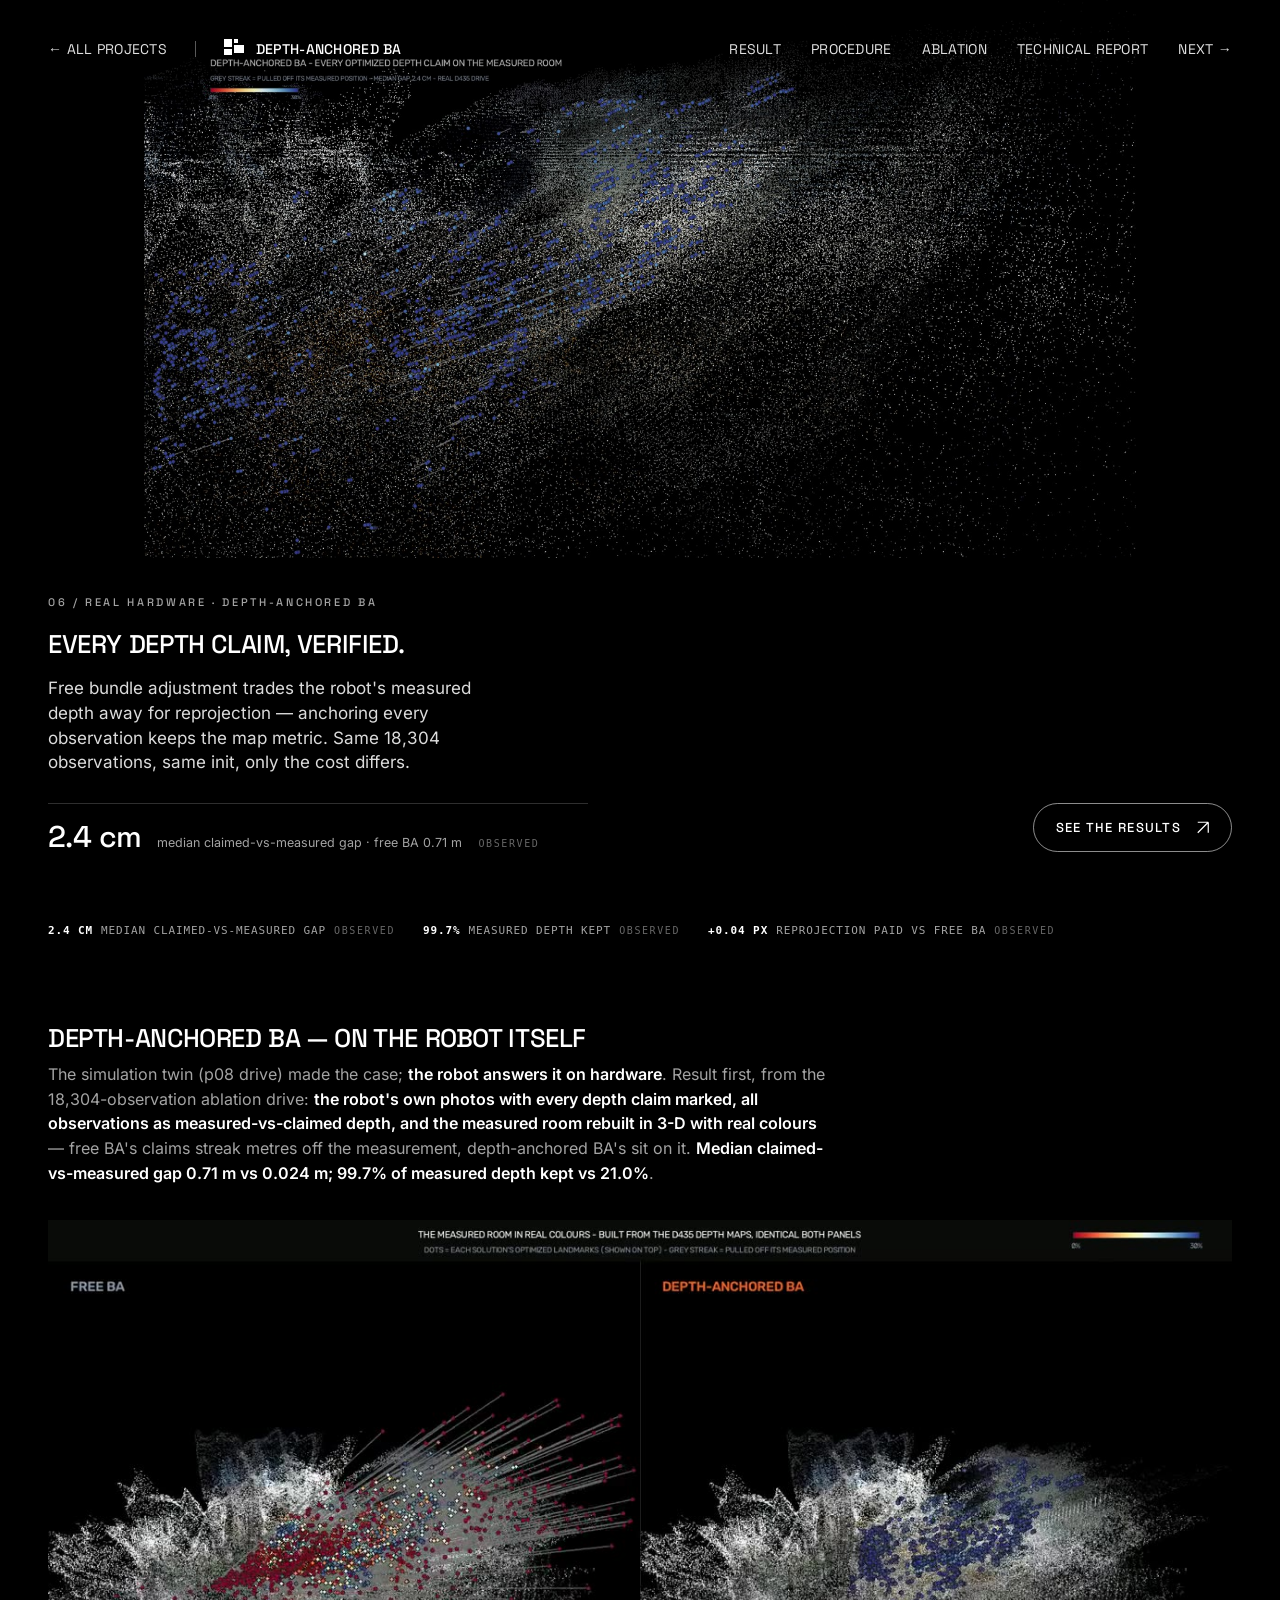
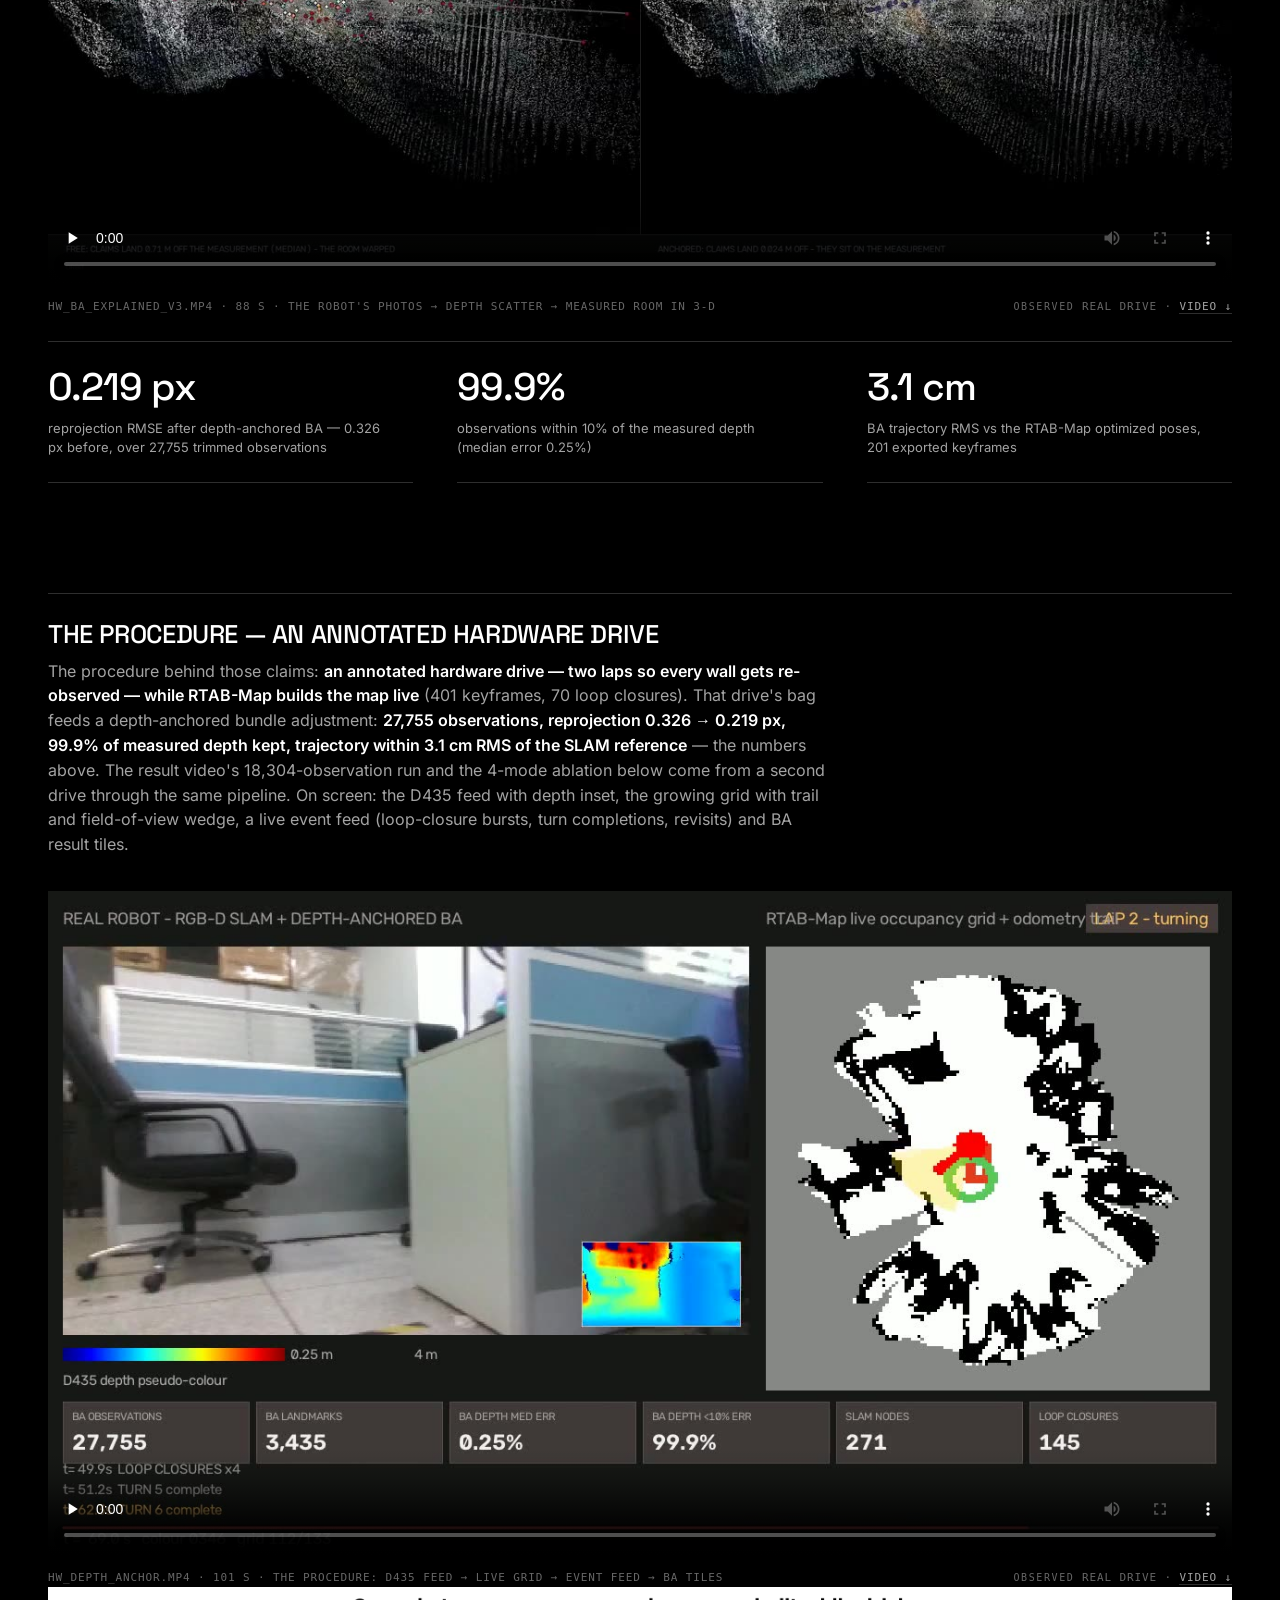
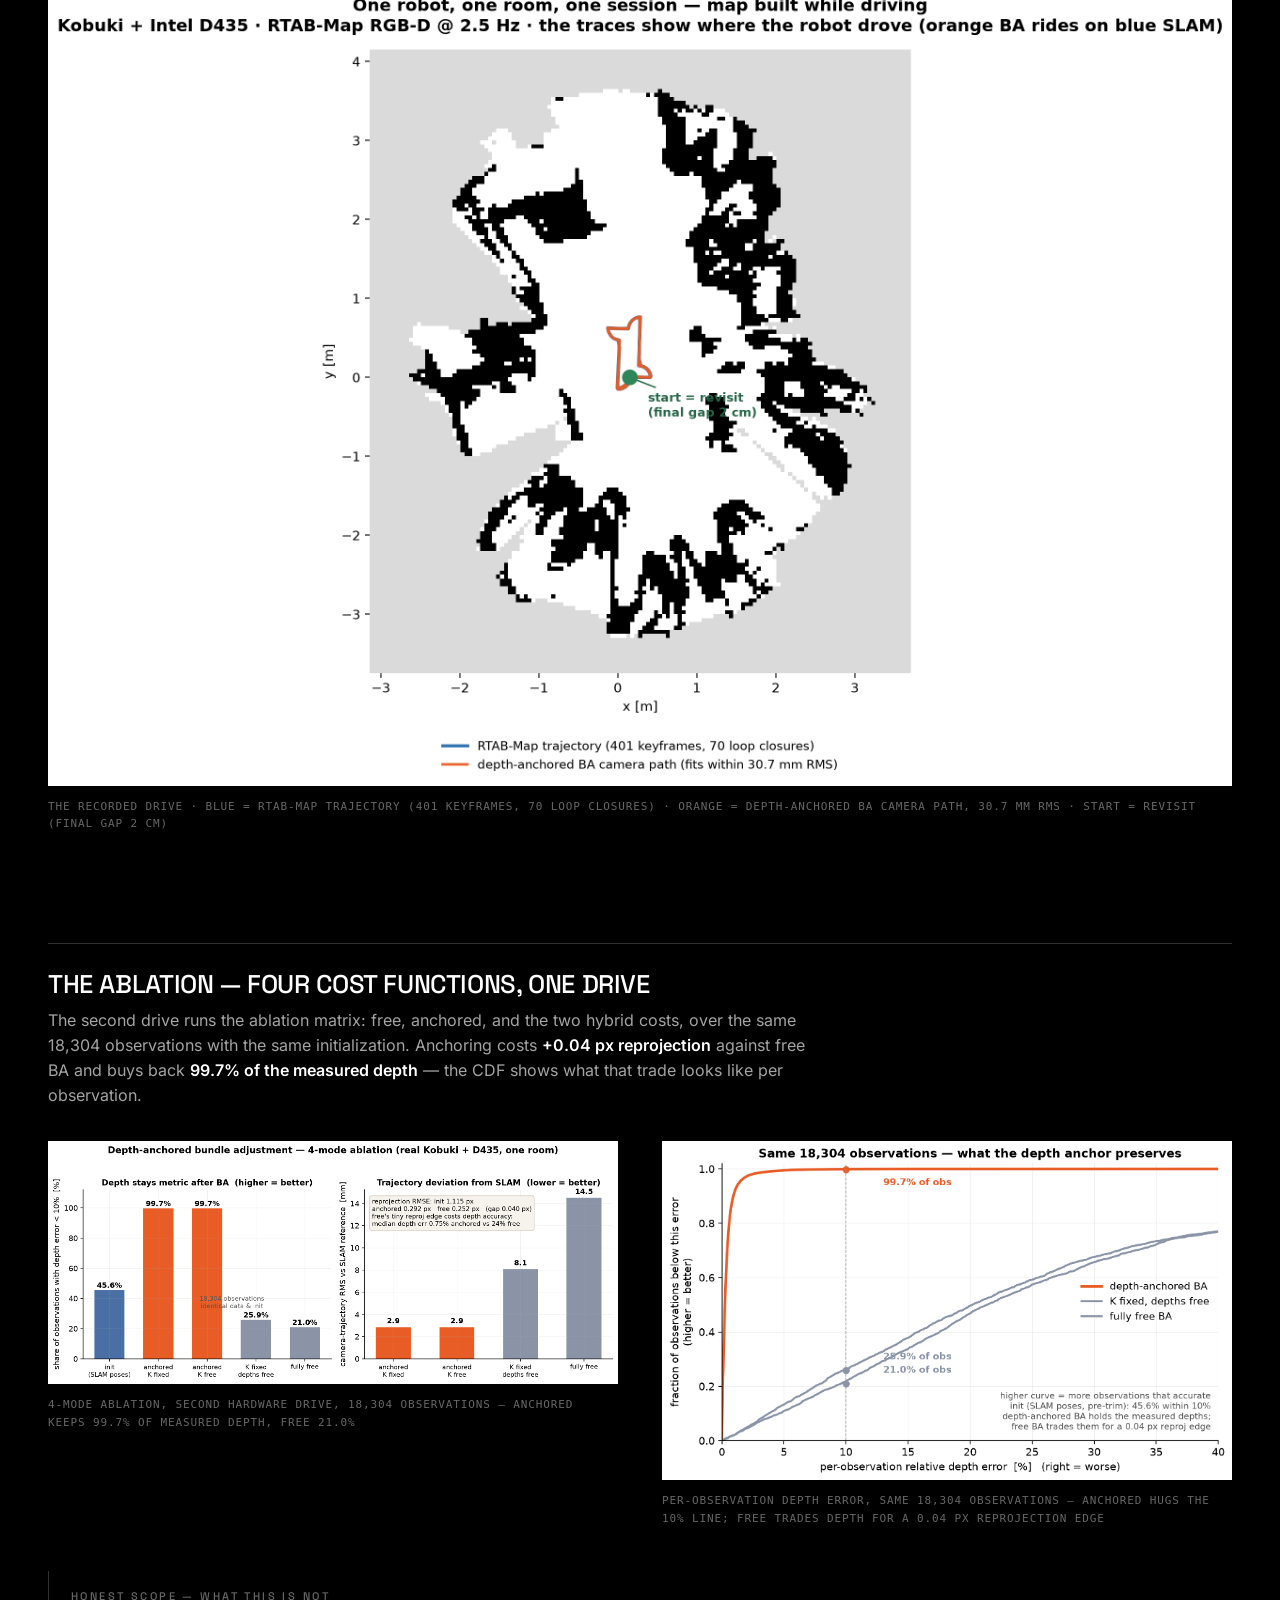
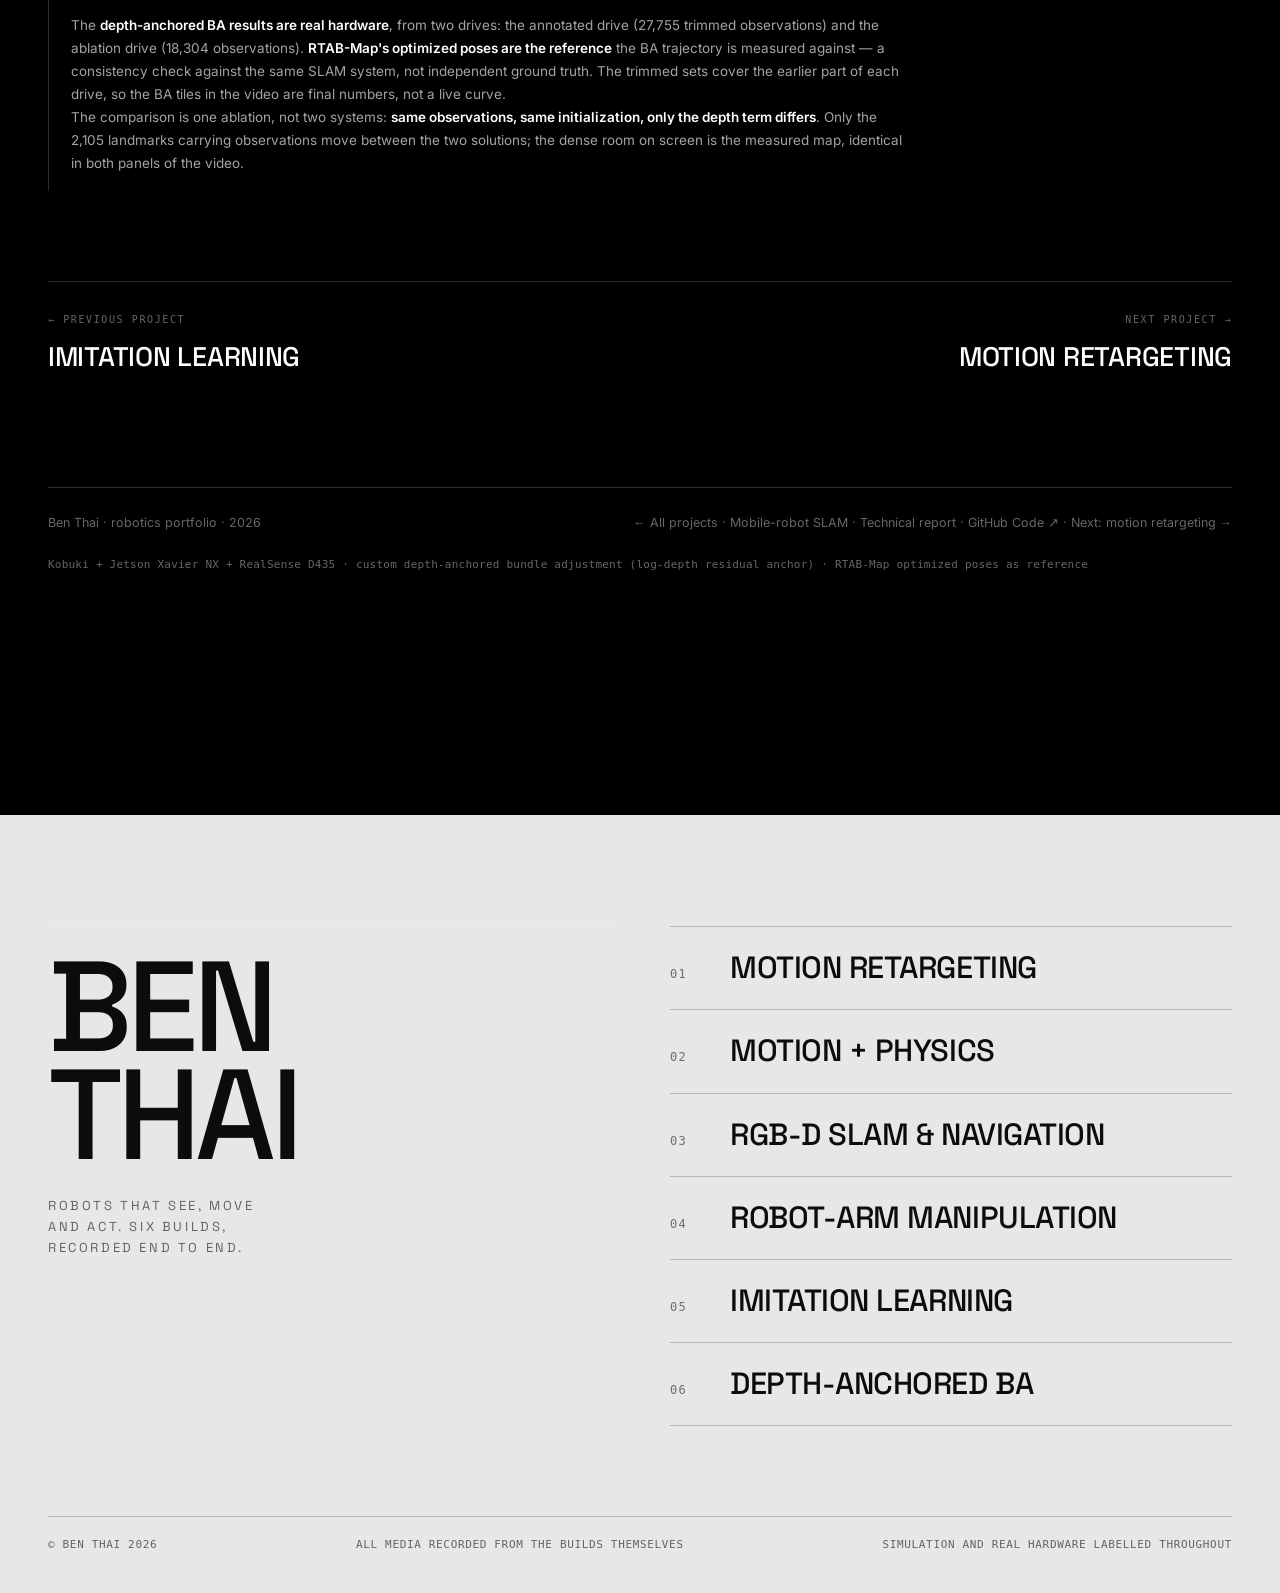
==== depth-anchor/index.html @ e9a957f0 "Split depth-anchored BA into its own page; lead the homepage with its clip; audit copy for the reade" ====
<!DOCTYPE html>
<html lang="en">
<head>
<meta charset="utf-8">
<meta name="viewport" content="width=device-width, initial-scale=1">
<title>Ben Thai — Depth-anchored Bundle Adjustment on a Real Robot</title>
<meta name="description" content="Depth-anchored bundle adjustment on real hardware: anchoring every observation with a log-depth term keeps 99.7% of the robot's measured depth — free BA trades it away for reprojection.">
<link rel="icon" href="data:image/svg+xml,%3Csvg xmlns='http://www.w3.org/2000/svg' viewBox='0 0 16 16'%3E%3Crect width='16' height='16' fill='%23000'/%3E%3Crect x='3' y='3' width='5' height='5' fill='%23fff'/%3E%3Crect x='9' y='9' width='4' height='4' fill='%23fff'/%3E%3C/svg%3E">
<link rel="stylesheet" href="../assets/site.css">
</head>
<body>

<nav class="nav" aria-label="Primary">
  <div class="nav__left">
    <a class="nav__back" href="../">← All projects</a>
    <span class="nav__sep"></span>
    <a class="nav__brand" href="../">
      <svg class="nav__mark" viewBox="0 0 20 20" aria-hidden="true"><rect x="0" y="0" width="8" height="8"/><rect x="10" y="0" width="4" height="4"/><rect x="10" y="6" width="10" height="8"/><rect x="0" y="10" width="8" height="6"/></svg>
      Depth-anchored BA
    </a>
  </div>
  <div class="nav__links">
    <a href="#result">Result</a>
    <a href="#procedure">Procedure</a>
    <a href="#ablation">Ablation</a>
    <a href="../reports/03-mobile-robot.html">Technical report</a>
    <a href="../motion-retargeting/">Next →</a>
  </div>
  <button class="nav__toggle" aria-label="Open menu" aria-expanded="false"><span></span></button>
</nav>
<div class="nav__menu" id="navmenu">
  <a href="../">← All projects</a>
  <a href="#result">Result</a>
  <a href="#procedure">Procedure</a>
  <a href="#ablation">Ablation</a>
  <a href="../reports/03-mobile-robot.html">Technical report</a>
  <a href="../motion-retargeting/">Next project →</a>
</div>

<section class="hero hero--stage">
  <div class="hero__media">
    <video muted loop playsinline autoplay preload="metadata" poster="../assets/poster/hero_ba.jpg">
      <source src="../assets/video/hero_ba.mp4" type="video/mp4">
    </video>
  </div>
  <div class="hero__scrim"></div>
  <div class="hero__content">
    <p class="hero__kicker">06 / Real hardware · depth-anchored BA</p>
    <h1 class="hero__title">Every depth claim, verified.</h1>
    <p class="hero__desc">Free bundle adjustment trades the robot's measured depth away for reprojection — anchoring every observation keeps the map metric. Same 18,304 observations, same init, only the cost differs.</p>
    <div class="hero__result">
      <span class="n">2.4 cm</span>
      <span class="l">median claimed-vs-measured gap · free BA 0.71 m</span>
      <span class="e">Observed</span>
    </div>
  </div>
  <a class="hero__cta" href="#result">See the results
    <svg viewBox="0 0 12 13" fill="none" aria-hidden="true"><path d="M0.75 11.75L11.25 1.25M11.25 1.25H0.75M11.25 1.25V11.75" stroke-width="1.2"/></svg>
  </a>
</section>

<div class="wrap">

<div class="legend">
  <span class="badge"><b>2.4 cm</b> median claimed-vs-measured gap <span class="ev">Observed</span></span>
  <span class="badge"><b>99.7%</b> measured depth kept <span class="ev">Observed</span></span>
  <span class="badge"><b>+0.04 px</b> reprojection paid vs free BA <span class="ev">Observed</span></span>
</div>

<h2 id="result" class="first">Depth-anchored BA — on the robot itself</h2>
<p class="lead">The simulation twin (<a href="../mobile-robot/#sfm">p08 drive</a>) made the case;
<strong>the robot answers it on hardware</strong>. Result first, from the 18,304-observation
ablation drive: <strong>the robot's own photos with every depth claim marked, all observations
as measured-vs-claimed depth, and the measured room rebuilt in 3-D with real colours</strong> —
free BA's claims streak metres off the measurement, depth-anchored BA's sit on it.
<strong>Median claimed-vs-measured gap 0.71 m vs 0.024 m; 99.7% of measured depth kept
vs 21.0%</strong>.</p>
<div class="video-card">
  <video controls preload="none" poster="../assets/poster/hw_ba_explained_v3.jpg">
    <source src="../assets/video/hw_ba_explained_v3.mp4" type="video/mp4">
  </video>
  <div class="cap"><span>hw_ba_explained_v3.mp4 · 88 s · the robot's photos → depth scatter → measured room in 3-D</span>
    <span><span class="ev">Observed</span> real drive · <a href="../assets/video/hw_ba_explained_v3.mp4" download>video ↓</a></span></div>
</div>
<div class="statgrid">
  <div class="statcard"><div class="big">0.219 px</div>
    <div class="lab">reprojection RMSE after depth-anchored BA — 0.326 px before, over 27,755 trimmed observations</div></div>
  <div class="statcard"><div class="big">99.9%</div>
    <div class="lab">observations within 10% of the measured depth (median error 0.25%)</div></div>
  <div class="statcard"><div class="big">3.1 cm</div>
    <div class="lab">BA trajectory RMS vs the RTAB-Map optimized poses, 201 exported keyframes</div></div>
</div>

<h2 id="procedure">The procedure — an annotated hardware drive</h2>
<p class="lead">The procedure behind those claims: <strong>an annotated hardware drive —
two laps so every wall gets re-observed — while RTAB-Map builds the map live</strong>
(401 keyframes, 70 loop closures). That drive's bag feeds a depth-anchored bundle
adjustment: <strong>27,755 observations, reprojection 0.326 → 0.219 px, 99.9% of
measured depth kept, trajectory within 3.1 cm RMS of the SLAM reference</strong> — the
numbers above. The result video's 18,304-observation run and the 4-mode ablation below
come from a second drive through the same pipeline. On screen: the D435 feed with depth
inset, the growing grid with trail and field-of-view wedge, a live event feed
(loop-closure bursts, turn completions, revisits) and BA result tiles.</p>
<div class="video-card">
  <video controls preload="none" poster="../assets/poster/hw_depth_anchor.jpg">
    <source src="../assets/video/hw_depth_anchor.mp4" type="video/mp4">
  </video>
  <div class="cap"><span>hw_depth_anchor.mp4 · 101 s · the procedure: D435 feed → live grid → event feed → BA tiles</span>
    <span><span class="ev">Observed</span> real drive · <a href="../assets/video/hw_depth_anchor.mp4" download>video ↓</a></span></div>
</div>
<figure class="map">
  <img src="../assets/fig/hw_ba_drive_map.png" alt="Occupancy grid with the RTAB-Map trajectory and the depth-anchored BA camera path">
  <figcaption>the recorded drive · blue = RTAB-Map trajectory (401 keyframes, 70 loop closures) · orange = depth-anchored BA camera path, 30.7 mm RMS · start = revisit (final gap 2 cm)</figcaption>
</figure>

<h2 id="ablation">The ablation — four cost functions, one drive</h2>
<p class="lead">The second drive runs the ablation matrix: free, anchored, and the two
hybrid costs, over the same 18,304 observations with the same initialization. Anchoring
costs <strong>+0.04 px reprojection</strong> against free BA and buys back
<strong>99.7% of the measured depth</strong> — the CDF shows what that trade looks like
per observation.</p>
<div class="grid2">
  <figure>
    <img src="../assets/fig/hw_ba_ablation.png" alt="4-mode depth-anchored BA ablation on real-robot data">
    <figcaption>4-mode ablation, second hardware drive, 18,304 observations — anchored keeps 99.7% of measured depth, free 21.0%</figcaption>
  </figure>
  <figure>
    <img src="../assets/fig/hw_ba_depth_cdf.png" alt="Per-observation depth error CDF, depth-anchored vs free BA">
    <figcaption>per-observation depth error, same 18,304 observations — anchored hugs the 10% line; free trades depth for a 0.04 px reprojection edge</figcaption>
  </figure>
</div>

<div class="scope">
  <h3>Honest scope — what this is NOT</h3>
  <p>The <strong>depth-anchored BA results are real hardware</strong>, from two drives:
  the annotated drive (27,755 trimmed observations) and the ablation drive (18,304
  observations). <strong>RTAB-Map's optimized poses are the reference</strong> the BA
  trajectory is measured against — a consistency check against the same SLAM system,
  not independent ground truth. The trimmed sets cover the earlier part of each drive,
  so the BA tiles in the video are final numbers, not a live curve.</p>
  <p>The comparison is one ablation, not two systems: <strong>same observations, same
  initialization, only the depth term differs</strong>. Only the 2,105 landmarks carrying
  observations move between the two solutions; the dense room on screen is the measured
  map, identical in both panels of the video.</p>
</div>

<div class="pager">
  <a href="../imitation-learning/"><small>← Previous project</small>Imitation learning</a>
  <a href="../motion-retargeting/"><small>Next project →</small>Motion retargeting</a>
</div>

<footer>
  <div class="cols">
    <div>Ben Thai · robotics portfolio · 2026</div>
    <div><a href="../">← All projects</a> · <a href="../mobile-robot/">Mobile-robot SLAM</a> · <a href="../reports/03-mobile-robot.html">Technical report</a> · <a href="https://github.com/BenThaii/mobile-robot-rgbd-slam">GitHub Code ↗</a> · <a href="../motion-retargeting/">Next: motion retargeting →</a></div>
  </div>
  <p class="fine">Kobuki + Jetson Xavier NX + RealSense D435 · custom depth-anchored bundle
  adjustment (log-depth residual anchor) · RTAB-Map optimized poses as reference</p>
</footer>

</div>

<footer class="index" id="index">
  <div class="index__inner">
    <div>
      <h2 class="index__word">Ben<br>Thai</h2>
      <p class="index__tag">Robots that see, move and act. Six builds, recorded end to end.</p>
    </div>
    <ol class="index__list">
      <li><a href="../motion-retargeting/"><span class="num">01</span> Motion retargeting</a></li>
      <li><a href="../motion-physics/"><span class="num">02</span> Motion + physics</a></li>
      <li><a href="../mobile-robot/"><span class="num">03</span> RGB-D SLAM &amp; navigation</a></li>
      <li><a href="../robot-arm/"><span class="num">04</span> Robot-arm manipulation</a></li>
      <li><a href="../imitation-learning/"><span class="num">05</span> Imitation learning</a></li>
      <li><a href="../depth-anchor/"><span class="num">06</span> Depth-anchored BA</a></li>
    </ol>
  </div>
  <div class="index__foot">
    <span>© Ben Thai 2026</span>
    <span>All media recorded from the builds themselves</span>
    <span>Simulation and real hardware labelled throughout</span>
  </div>
</footer>

<script src="../assets/site.js"></script>
</body>
</html>
---- assets/site.css ----
/* site.css — shared design system for the whole portfolio.
   Figure-inspired: near-black full-screen sections, full-bleed media, quiet
   uppercase navigation, bottom-left type, one restrained outline CTA, and a
   light numbered index footer. No cards, no decorative gradients (the only
   gradient is the readability scrim over video), no badges, no heavy borders.
   Fonts are self-hosted so the site works with no network at view time. */

@font-face{
  font-family:"Inter";
  src:url("font/inter-latin.woff2") format("woff2");
  font-weight:100 900; font-style:normal; font-display:swap;
}
@font-face{
  font-family:"Space Grotesk";
  src:url("font/space-grotesk-latin.woff2") format("woff2");
  font-weight:300 700; font-style:normal; font-display:swap;
}

:root{
  --black:#000;
  --ink:#0c0c0c;
  --paper:#e7e7e5;
  --white:#fff;
  --dim:rgba(255,255,255,.64);
  --faint:rgba(255,255,255,.40);
  --rule:rgba(255,255,255,.18);
  --rule-dark:rgba(12,12,12,.22);
  --pad:48px;
  --display:"Space Grotesk","Helvetica Neue",Arial,sans-serif;
  --body:"Inter","Helvetica Neue",Arial,sans-serif;
  --mono:ui-monospace,SFMono-Regular,Menlo,Consolas,"DejaVu Sans Mono",monospace;
}

*{box-sizing:border-box}
html{scroll-behavior:smooth}
body{margin:0;background:var(--black);color:var(--white);
  font-family:var(--body);font-size:16px;line-height:1.5;
  -webkit-font-smoothing:antialiased;text-rendering:optimizeLegibility}
a{color:inherit;text-decoration:none}
a:hover{text-decoration:none}
img,video{display:block;max-width:100%}
::selection{background:#fff;color:#000}

/* ------------------------------------------------------------------ nav --- */
.nav{position:fixed;top:0;left:0;right:0;z-index:100;height:98px;
  display:flex;align-items:center;justify-content:space-between;gap:24px;
  padding:0 var(--pad);
  /* readability band: several project clips are light screen captures */
  background:linear-gradient(to bottom, rgba(0,0,0,.82) 0%, rgba(0,0,0,.34) 58%, rgba(0,0,0,0) 100%);
  transition:color .35s ease,background .35s ease}
.nav__brand{display:flex;align-items:center;gap:12px;flex:0 0 auto;
  font-family:var(--display);font-size:14px;font-weight:500;
  letter-spacing:.28px;text-transform:uppercase;white-space:nowrap}
.nav__mark{width:20px;height:20px;flex:0 0 auto;display:block}
.nav__mark rect{fill:currentColor}
.nav__links{display:flex;align-items:center;gap:30px;flex-wrap:wrap;justify-content:flex-end}
.nav__links a,.nav__back{font-family:var(--display);font-size:14px;font-weight:400;
  letter-spacing:.28px;text-transform:uppercase;color:currentColor;opacity:.88;
  transition:opacity .2s ease}
.nav__links a:hover,.nav__back:hover{opacity:.5}
.nav__left{display:flex;align-items:center;gap:28px;min-width:0}
.nav__sep{width:1px;height:16px;background:currentColor;opacity:.35}
/* over the light index footer */
.nav.is-dark{color:var(--ink);background:transparent}
.nav.is-dark .nav__mark rect{fill:var(--ink)}

.nav__toggle{display:none;width:44px;height:44px;border:1px solid rgba(255,255,255,.5);
  border-radius:999px;background:transparent;color:#fff;cursor:pointer;
  align-items:center;justify-content:center;padding:0}
.nav__toggle span{display:block;width:16px;height:1px;background:currentColor;position:relative}
.nav__toggle span::before,.nav__toggle span::after{content:"";position:absolute;left:0;
  width:16px;height:1px;background:currentColor}
.nav__toggle span::before{top:-5px} .nav__toggle span::after{top:5px}
.nav.is-dark .nav__toggle{border-color:var(--rule-dark);color:var(--ink)}
.nav__menu{position:fixed;inset:0;z-index:99;background:#000;display:none;
  flex-direction:column;justify-content:center;gap:6px;padding:0 var(--pad)}
.nav__menu.is-open{display:flex}
.nav__menu a{font-family:var(--display);font-size:clamp(28px,7vw,48px);
  font-weight:500;text-transform:uppercase;letter-spacing:-.01em;padding:10px 0;
  border-bottom:1px solid var(--rule)}

/* ----------------------------------------------------------------- hero --- */
.hero{position:relative;min-height:100svh;display:grid;
  grid-template-columns:minmax(0,1fr) auto;align-items:end;gap:40px;
  padding:140px var(--pad) var(--pad);overflow:hidden;background:var(--black)}
.hero__media{position:absolute;inset:0;z-index:0;background:#000}
.hero__media video,.hero__media img{width:100%;height:100%;object-fit:cover;background:#000}
.hero--contain .hero__media video,.hero--contain .hero__media img{object-fit:contain}
.hero__scrim{position:absolute;inset:0;z-index:1;pointer-events:none;
  background:
    linear-gradient(to top, #000 0%, rgba(0,0,0,.94) 12%, rgba(0,0,0,.58) 32%, rgba(0,0,0,.06) 62%),
    linear-gradient(to right, rgba(0,0,0,.42) 0%, rgba(0,0,0,0) 55%);}
.hero--open .hero__scrim{
  background:
    linear-gradient(to top, rgba(0,0,0,.92) 0%, rgba(0,0,0,.42) 30%, rgba(0,0,0,.04) 68%),
    linear-gradient(to right, rgba(0,0,0,.35) 0%, rgba(0,0,0,0) 60%);}
/* "stage": the footage sits in the upper part of the screen, uncropped and
   undimmed, with pure black below it for the type. Used for light / wide
   screen-capture footage that a full-bleed cover would crop or wash out. */
.hero--stage .hero__media{bottom:38%}
.hero--stage .hero__media video,.hero--stage .hero__media img{object-fit:contain}
.hero--stage .hero__scrim{background:none}
.hero__content{position:relative;z-index:2;max-width:540px;min-width:0}
@keyframes heroRise{from{opacity:0;transform:translateY(14px)}to{opacity:1;transform:none}}
.hero__content{animation:heroRise .7s ease both}
@media (prefers-reduced-motion:reduce){.hero__content{animation:none}}
.hero__kicker{font-family:var(--display);font-size:11px;font-weight:500;
  letter-spacing:.24em;text-transform:uppercase;color:var(--dim);margin:0 0 20px}
.hero__title{font-family:var(--display);font-weight:500;text-transform:uppercase;
  letter-spacing:-.015em;line-height:1.08;margin:0;
  font-size:clamp(24px,2.0vw,30px)}
.hero--open .hero__title{font-size:clamp(34px,3.4vw,50px);line-height:1.04;
  letter-spacing:-.025em;max-width:16ch}
.hero__desc{font-size:17px;line-height:1.45;color:rgba(255,255,255,.86);
  margin:18px 0 0;max-width:460px}
.hero__result{margin-top:28px;padding-top:18px;border-top:1px solid var(--rule);
  display:flex;align-items:baseline;gap:16px;flex-wrap:wrap}
.hero__result .n{font-family:var(--display);font-size:30px;font-weight:500;
  letter-spacing:-.02em;line-height:1;white-space:nowrap}
.hero__result .l{font-size:12.5px;color:var(--dim);line-height:1.4}
.hero__result .e{font-family:var(--mono);font-size:10px;letter-spacing:.16em;
  color:var(--faint);text-transform:uppercase;white-space:nowrap}
.hero__cta{position:relative;z-index:3;justify-self:end;align-self:end;
  display:inline-flex;align-items:center;gap:16px;white-space:nowrap;
  border:1px solid rgba(255,255,255,.55);border-radius:999px;padding:14px 22px;
  font-family:var(--display);font-size:13px;font-weight:500;letter-spacing:.1em;
  text-transform:uppercase;transition:background .25s ease,color .25s ease,border-color .25s ease}
.hero__cta:hover{background:#fff;color:#000;border-color:#fff}
.hero__cta svg{width:12px;height:13px;flex:0 0 auto}
.hero__cta svg path{stroke:currentColor}

/* --------------------------------------------------------- light index --- */
.index{background:var(--paper);color:var(--ink);padding:110px var(--pad) 40px}
.index__inner{max-width:1400px;margin:0 auto;display:grid;
  grid-template-columns:1fr 1fr;gap:60px;align-items:start}
.index__word{font-family:var(--display);font-size:clamp(64px,10vw,148px);
  font-weight:500;line-height:.84;letter-spacing:-.045em;text-transform:uppercase;margin:0}
.index__tag{font-family:var(--display);font-size:13px;letter-spacing:.2em;
  text-transform:uppercase;color:rgba(12,12,12,.6);margin:28px 0 0;max-width:26ch;line-height:1.6}
.index__list{list-style:none;margin:0;padding:0}
.index__list li{border-bottom:1px solid var(--rule-dark)}
.index__list li:first-child{border-top:1px solid var(--rule-dark)}
.index__list a{display:flex;align-items:baseline;gap:24px;padding:18px 0;
  font-family:var(--display);font-size:clamp(20px,2.4vw,34px);font-weight:500;
  text-transform:uppercase;letter-spacing:-.015em;
  transition:padding-left .3s ease,opacity .3s ease}
.index__list a:hover{padding-left:14px;opacity:.55}
.index__list .num{font-family:var(--mono);font-size:12px;letter-spacing:.1em;
  color:rgba(12,12,12,.55);min-width:36px;flex:0 0 auto}
.index__foot{max-width:1400px;margin:90px auto 0;display:flex;justify-content:space-between;
  gap:20px;flex-wrap:wrap;border-top:1px solid var(--rule-dark);padding-top:20px;
  font-family:var(--mono);font-size:11px;letter-spacing:.06em;
  color:rgba(12,12,12,.6);text-transform:uppercase}

/* --------------------------------------------------- legacy page shell --- */
.wrap{max-width:1400px;margin:0 auto;padding:0 var(--pad) 120px}
header.top{border:0;padding:0;margin:0}
.kicker{font-family:var(--display);font-size:11px;letter-spacing:.24em;
  text-transform:uppercase;color:var(--faint);font-weight:500}
h1,h2,h3{font-family:var(--display);text-transform:uppercase;letter-spacing:-.015em}
h1{font-size:clamp(30px,4vw,56px);font-weight:500;line-height:1.05;margin:0}
.sub{font-size:17px;color:var(--dim);margin:18px 0 0;max-width:720px;line-height:1.5}
.meta{margin-top:20px;font-size:12px;letter-spacing:.06em;text-transform:uppercase;
  color:var(--faint);font-family:var(--mono)}
.meta b{color:var(--dim);font-weight:500}

h2{font-size:clamp(22px,2vw,30px);font-weight:500;line-height:1.1;
  margin:110px 0 10px;padding-top:26px;border-top:1px solid var(--rule);
  scroll-margin-top:110px}
h2.first{margin-top:84px;border-top:0;padding-top:0}
h3{font-size:16px;font-weight:500;letter-spacing:.02em;margin:0 0 10px}
.lead{font-size:16px;color:var(--dim);margin:0 0 34px;max-width:780px;line-height:1.55}
.lead strong{color:#fff;font-weight:600}
p{color:var(--dim)}
strong{color:#fff;font-weight:600}

/* media — no frames, no borders; the footage sits on black */
video{background:#000}
.video-card,.reel,.card,.cell,.statcard,.row{background:none;border:0;border-radius:0;
  padding:0;margin:0;box-shadow:none;overflow:visible}
.video-card video,.reel video,.card video,.cell video,#herovideo{
  width:100%;height:auto;object-fit:contain;background:#000;border:0;border-radius:0}
.video-card video,.reel video,.card video,#herovideo{aspect-ratio:16/9}
.reel.sbs video,.card video.sbs,.cell video,#herovideo{aspect-ratio:32/9}
.reel.tri video{aspect-ratio:16/3}
.video-card.tri video{aspect-ratio:16/3}
figure,.figure{background:none;border:0;border-radius:0;padding:0;margin:0 0 10px}
figure img,.figure img{width:100%;height:auto;background:#000;border:0;border-radius:0}
figcaption,.cap{display:flex;justify-content:space-between;gap:14px;flex-wrap:wrap;
  font-family:var(--mono);font-size:11px;letter-spacing:.08em;text-transform:uppercase;
  color:var(--faint);padding:12px 0 0;line-height:1.6}
.cap a,.cap a:hover{color:var(--dim);border-bottom:1px solid var(--rule)}
.cap a:hover{color:#fff}

/* quiet inline labels — Figure uses type, not pills */
.legend{display:flex;gap:10px 28px;flex-wrap:wrap;margin:22px 0 8px}
.badge,.chip,.stat{display:inline-flex;align-items:center;gap:8px;background:none;
  border:0;border-radius:0;padding:0;font-family:var(--mono);font-size:11px;
  letter-spacing:.08em;text-transform:uppercase;color:var(--dim);line-height:1.6}
.badge b,.chip b,.stat b{color:#fff;font-weight:600}
.ev{font-family:var(--mono);font-size:10px;letter-spacing:.16em;text-transform:uppercase;
  color:var(--faint);border:0;background:none;padding:0}
.dot{width:7px;height:7px;border-radius:50%;display:inline-block}
.dot.s1{background:#fff} .dot.s2{background:rgba(255,255,255,.45)}

/* numbers — hairline rules instead of dashboard cards */
.grid2,.grid3,.pair,.statgrid,.proof{display:grid;gap:24px 44px;margin-top:26px}
.grid2,.pair{grid-template-columns:1fr 1fr}
.grid3{grid-template-columns:repeat(3,1fr)}
.statgrid,.proof{grid-template-columns:repeat(3,1fr);border-top:1px solid var(--rule)}
.proof{grid-template-columns:repeat(4,1fr)}
.statcard,.proof .p,.card,.cell{padding:0}
.statcard,.proof .p{padding:26px 22px 26px 0;border-bottom:1px solid var(--rule)}
.statcard .big,.proof .n{font-family:var(--display);font-size:clamp(30px,3vw,46px);
  font-weight:500;letter-spacing:-.025em;line-height:1;color:#fff}
.statcard .big small{font-size:14px;color:var(--faint);font-weight:400}
.statcard .lab,.proof .l{font-size:13px;color:var(--dim);margin-top:12px;line-height:1.45}
.proof .e{font-family:var(--mono);font-size:10px;letter-spacing:.16em;
  text-transform:uppercase;color:var(--faint);margin-top:8px}
.card .n{font-family:var(--display);font-size:11px;letter-spacing:.2em;
  text-transform:uppercase;color:var(--faint);font-weight:500;margin:0 0 14px}
.card h3{font-size:18px;font-weight:500;margin:0 0 10px}
.card p{font-size:14px;color:var(--dim);margin:0;line-height:1.6}
.card p code,.formula{font-family:var(--mono);font-size:12.5px;color:#fff}
.formula{background:none;border:0;border-left:1px solid var(--rule);
  padding:4px 0 4px 18px;white-space:pre-wrap;overflow-x:auto;line-height:1.9;margin:0}
code{font-family:var(--mono);font-size:12.5px;color:#fff;background:none;
  border:0;border-radius:0;padding:0}

/* comparison rows */
.row{border-top:1px solid var(--rule);padding:30px 0 0;margin:36px 0}
.rowhead{display:flex;align-items:baseline;justify-content:space-between;gap:16px;
  flex-wrap:wrap;margin-bottom:14px}
.rowhead h3{font-size:20px;margin:0}
.rowhead .frames{font-family:var(--mono);font-size:11px;letter-spacing:.1em;
  text-transform:uppercase;color:var(--faint)}
.anno{font-size:14px;color:var(--dim);margin:0 0 22px;max-width:820px;line-height:1.6}
.cellhead{display:flex;align-items:center;gap:10px;font-family:var(--mono);
  font-size:10px;letter-spacing:.16em;text-transform:uppercase;
  color:var(--faint);margin-bottom:10px}
.cellhead .tag{font-size:10px;letter-spacing:.16em;color:#fff;background:none;
  border:0;padding:0;font-weight:500}
.stats{display:flex;gap:8px 22px;flex-wrap:wrap;margin-top:12px}
.controls{display:flex;gap:10px;margin-top:18px;flex-wrap:wrap}
button{font-family:var(--display);font-size:11px;letter-spacing:.14em;
  text-transform:uppercase;color:#fff;background:transparent;
  border:1px solid rgba(255,255,255,.45);border-radius:999px;padding:9px 18px;
  cursor:pointer;transition:background .2s ease,color .2s ease,border-color .2s ease}
button:hover{background:#fff;color:#000;border-color:#fff}
button.ghost{color:var(--dim);border-color:var(--rule)}
button.ghost:hover{color:#000}
.row details{margin-top:18px}
.row summary{cursor:pointer;font-family:var(--mono);font-size:10px;
  letter-spacing:.16em;text-transform:uppercase;color:var(--dim);list-style:none}
.row summary::-webkit-details-marker{display:none}
.row summary:hover{color:#fff}
.row details img{width:100%;margin-top:14px}

/* honest-scope / attribution — quiet type, left hairline only */
.note,.caution,.scope{padding:16px 0 16px 22px;border-left:1px solid var(--rule);
  margin:34px 0;font-size:13.5px;line-height:1.7;color:var(--dim);max-width:860px}
.note strong,.caution strong,.scope strong{color:#fff}
.scope h3{font-family:var(--display);font-size:11px;letter-spacing:.22em;
  text-transform:uppercase;color:var(--faint);margin:0 0 8px;font-weight:500}
.scope p{margin:0}

/* tables */
.tablewrap{margin-top:26px;overflow-x:auto;background:none;border:0;border-radius:0}
table{border-collapse:collapse;width:100%;font-size:12.5px;min-width:760px;
  font-family:var(--mono)}
th,td{padding:14px 12px;text-align:right;border-bottom:1px solid var(--rule);color:var(--dim)}
th{color:var(--faint);font-weight:500;font-size:10px;text-transform:uppercase;
  letter-spacing:.14em;background:none}
td:first-child,th:first-child{text-align:left}
tbody tr:hover{background:rgba(255,255,255,.04)}
tfoot td{border-bottom:0;color:var(--faint);font-size:11px}
.tablewrap + .tablewrap{margin-top:26px}

/* footer / pager inside dark pages */
footer{margin-top:110px;padding-top:26px;border-top:1px solid var(--rule);
  font-size:12.5px;color:var(--faint)}
.cols{display:flex;justify-content:space-between;gap:30px;flex-wrap:wrap}
/* keep each footer link whole so a longer label ("GitHub Code ↗") wraps
   between links rather than inside "Next: …" */
.cols a{white-space:nowrap}
footer .fine{margin-top:22px;font-size:11px;font-family:var(--mono);
  line-height:1.8;color:var(--faint);letter-spacing:.02em}
.pager{display:grid;grid-template-columns:1fr 1fr;gap:24px;
  border-top:1px solid var(--rule);margin-top:90px;padding-top:30px}
.pager a{font-family:var(--display);font-size:clamp(18px,2.1vw,28px);
  font-weight:500;text-transform:uppercase;letter-spacing:-.01em;
  transition:opacity .2s ease}
.pager a:hover{opacity:.55}
.pager a:last-child{text-align:right}
.pager small{display:block;font-family:var(--mono);font-size:10px;
  letter-spacing:.16em;color:var(--faint);margin-bottom:10px}

/* subtle motion */
.reveal{opacity:0;transform:translateY(18px);
  transition:opacity .85s ease,transform .85s ease}
.reveal.in{opacity:1;transform:none}
@media (prefers-reduced-motion:reduce){
  html{scroll-behavior:auto}
  .reveal{opacity:1;transform:none;transition:none}
  .hero__cta,.index__list a,.pager a{transition:none}
}

/* -------------------------------------------------------------- mobile --- */
@media (max-width:900px){
  :root{--pad:24px}
  .nav{height:74px}
  .nav__links{display:none}
  .nav__toggle{display:flex}
  .nav__left{gap:16px}
  .nav__sep{display:none}
  .nav__brand{font-size:12px}
  .hero{grid-template-columns:1fr;gap:26px;padding:120px var(--pad) var(--pad);
    align-items:end}
  .hero__content{max-width:none}
  .hero__title{font-size:22px;line-height:1.12}
  .hero--open .hero__title{font-size:clamp(32px,8.5vw,44px)}
  /* the point cloud is bright mid-frame on a tall phone screen — lift the
     lower-half scrim so the kicker / headline / description stay legible */
  .hero--open .hero__scrim{background:
    linear-gradient(to top, rgba(0,0,0,.92) 0%, rgba(0,0,0,.55) 34%,
      rgba(0,0,0,.24) 66%, rgba(0,0,0,.04) 100%),
    linear-gradient(to right, rgba(0,0,0,.28) 0%, rgba(0,0,0,0) 100%)}
  .hero__desc{font-size:15px;max-width:none;margin-top:14px}
  .hero__kicker{font-size:10px;margin-bottom:16px;letter-spacing:.2em}
  .hero__result{margin-top:22px;padding-top:16px}
  .hero__result .n{font-size:26px}
  .hero__cta{justify-self:start;padding:12px 18px;font-size:12px}
  .index{padding:80px var(--pad) 32px}
  .index__inner{grid-template-columns:1fr;gap:44px}
  .index__word{font-size:clamp(58px,16vw,96px)}
  .index__foot{margin-top:56px}
  .wrap{padding:0 var(--pad) 90px}
  h2{margin-top:78px;padding-top:22px;scroll-margin-top:86px}
  h2.first{margin-top:64px}
  h1{font-size:clamp(28px,7vw,40px)}
  .sub{font-size:15px}
  .grid2,.grid3,.pair,.statgrid,.proof{grid-template-columns:1fr;gap:20px}
  .statcard,.proof .p{padding:22px 0;border-bottom:1px solid var(--rule)}
  .pager{grid-template-columns:1fr;gap:22px}
  .pager a:last-child{text-align:left}
  .cell video,#herovideo,.reel.sbs video,.card video.sbs{aspect-ratio:16/9}
  .hero--contain .hero__media video{object-fit:cover}
  .hero--stage .hero__media{bottom:48%}
}
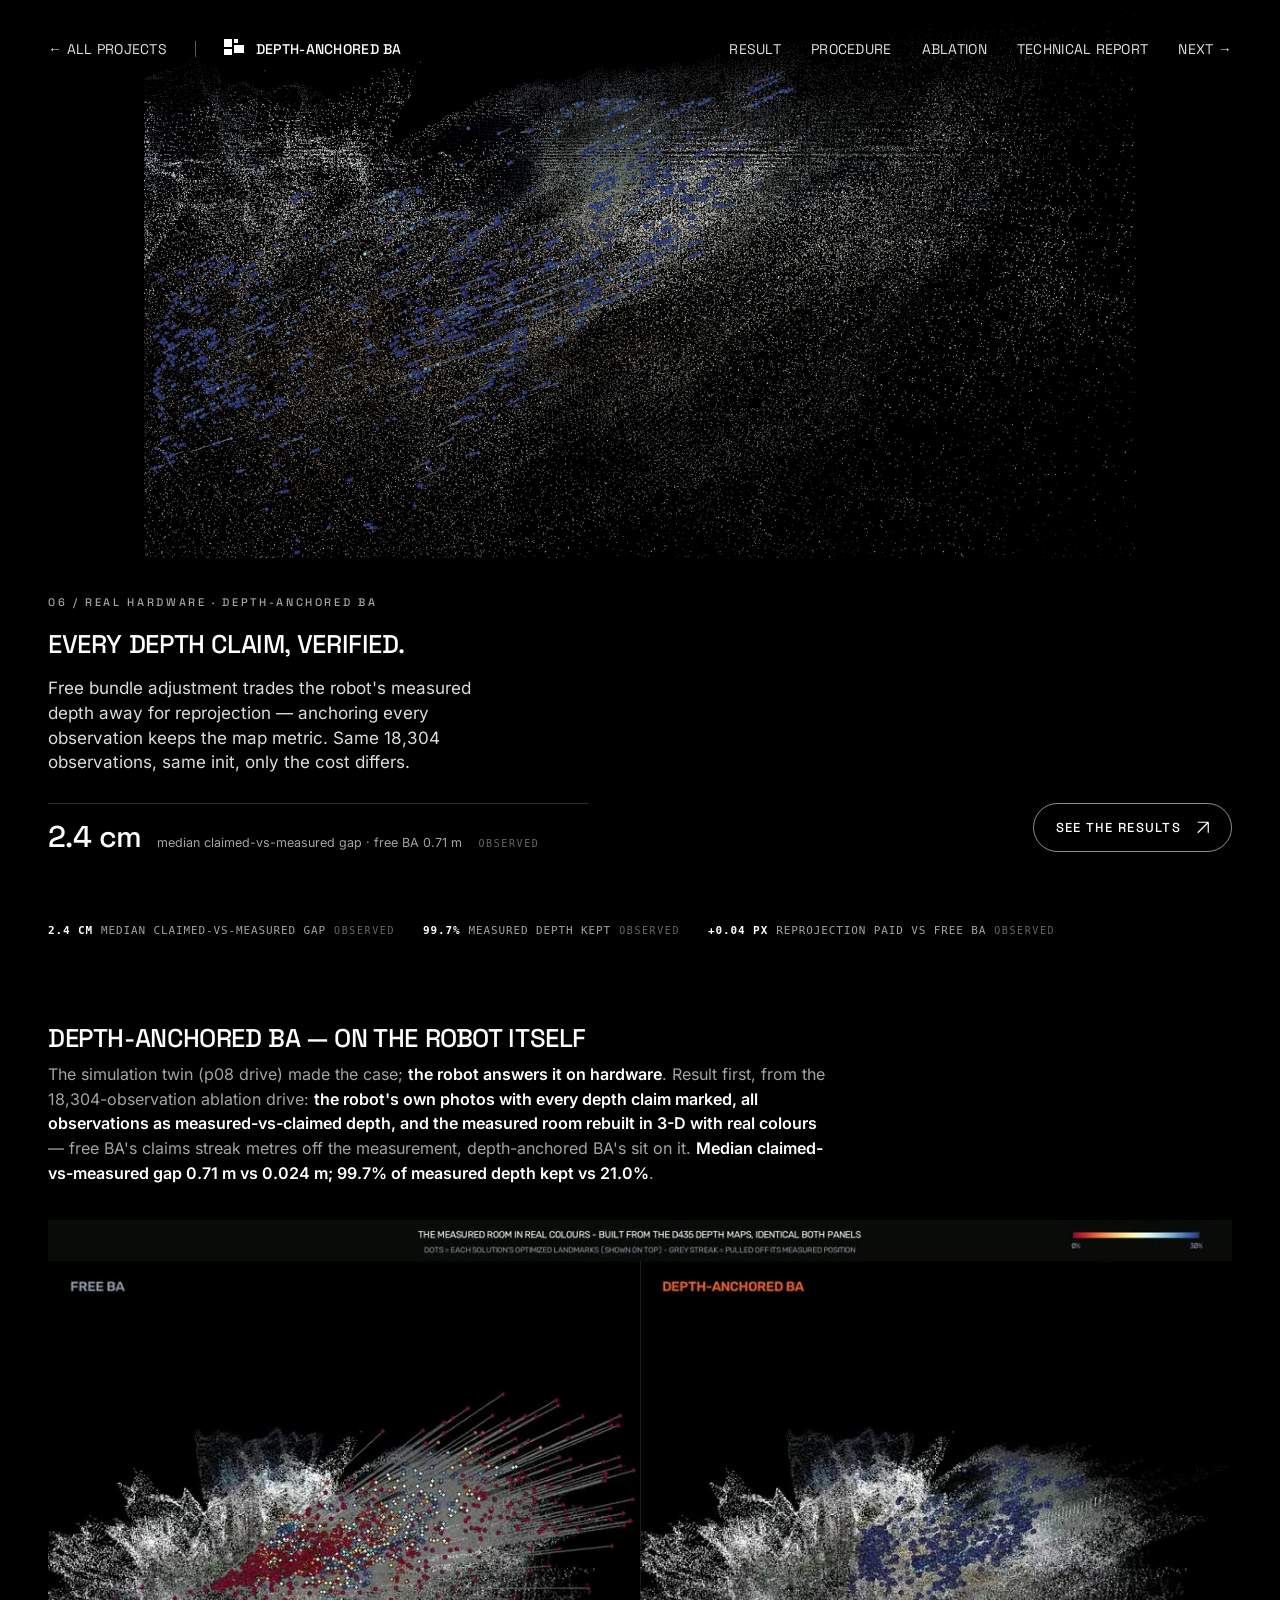
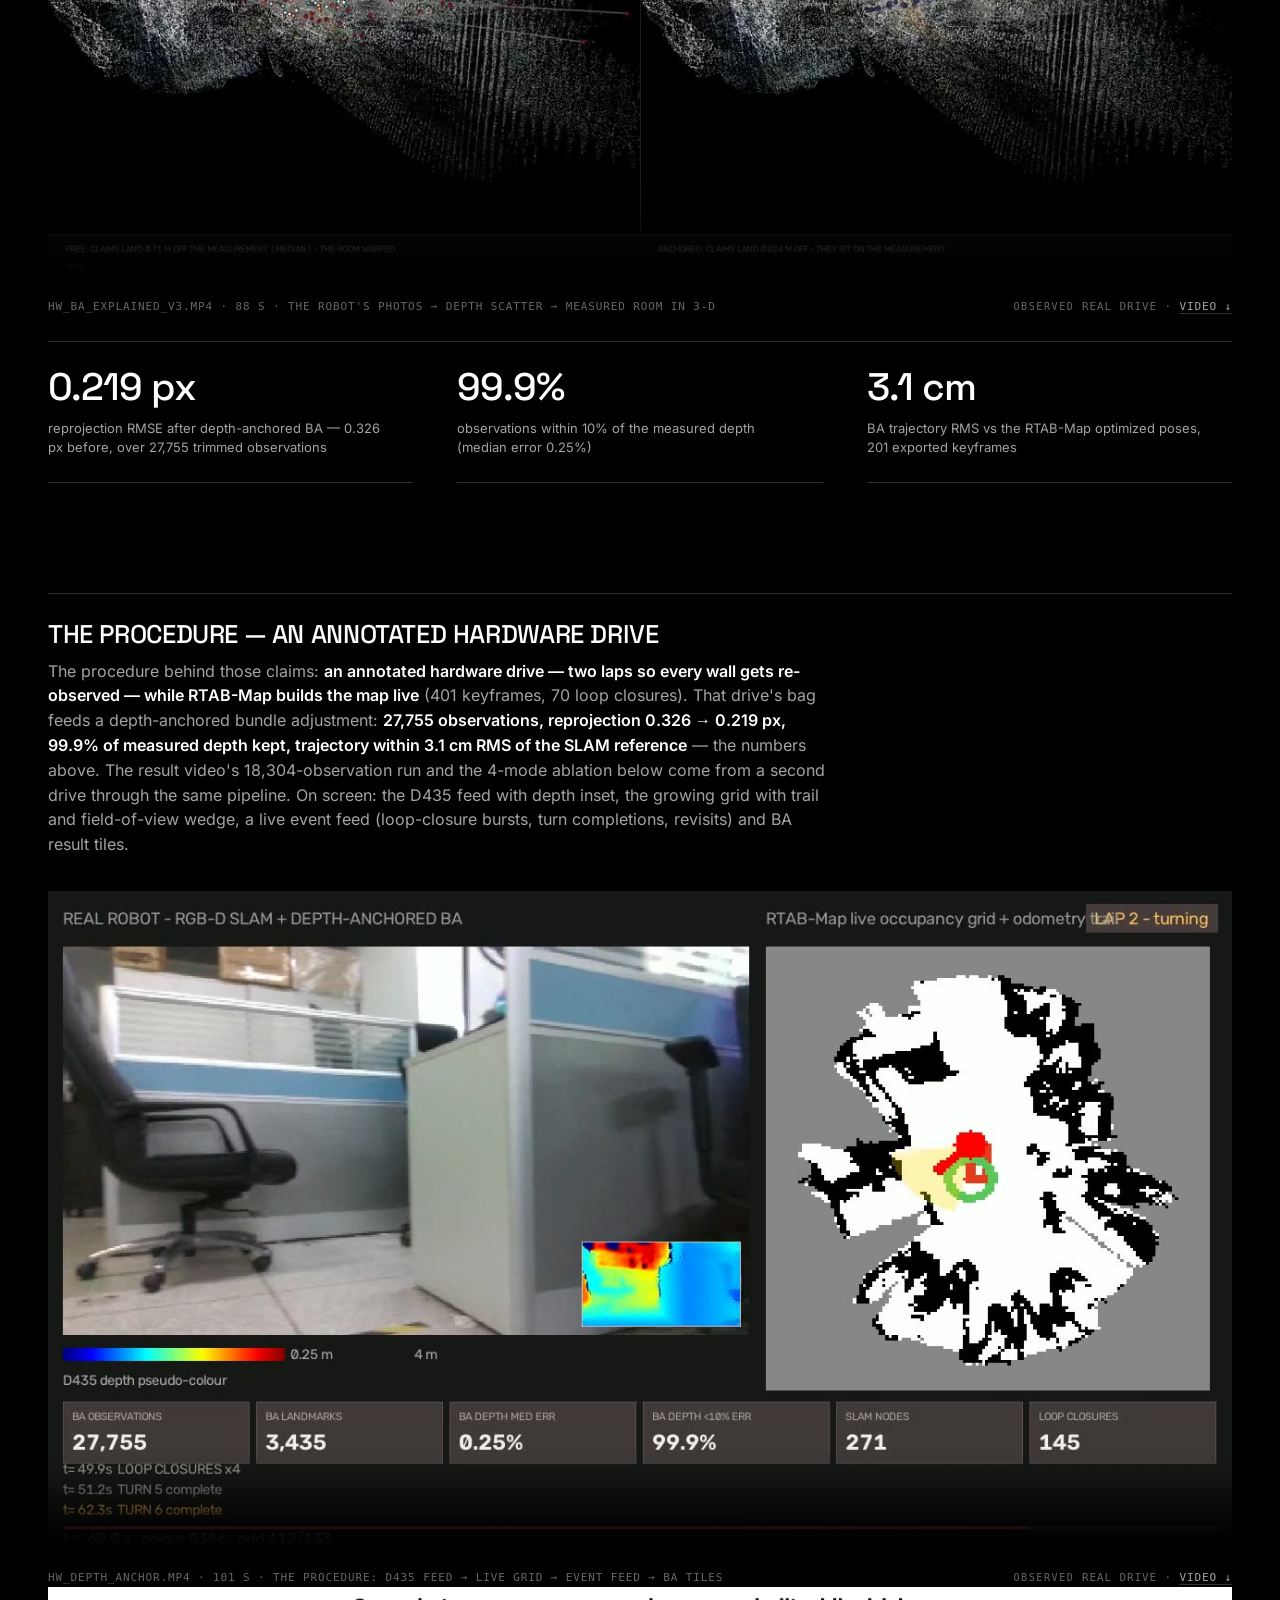
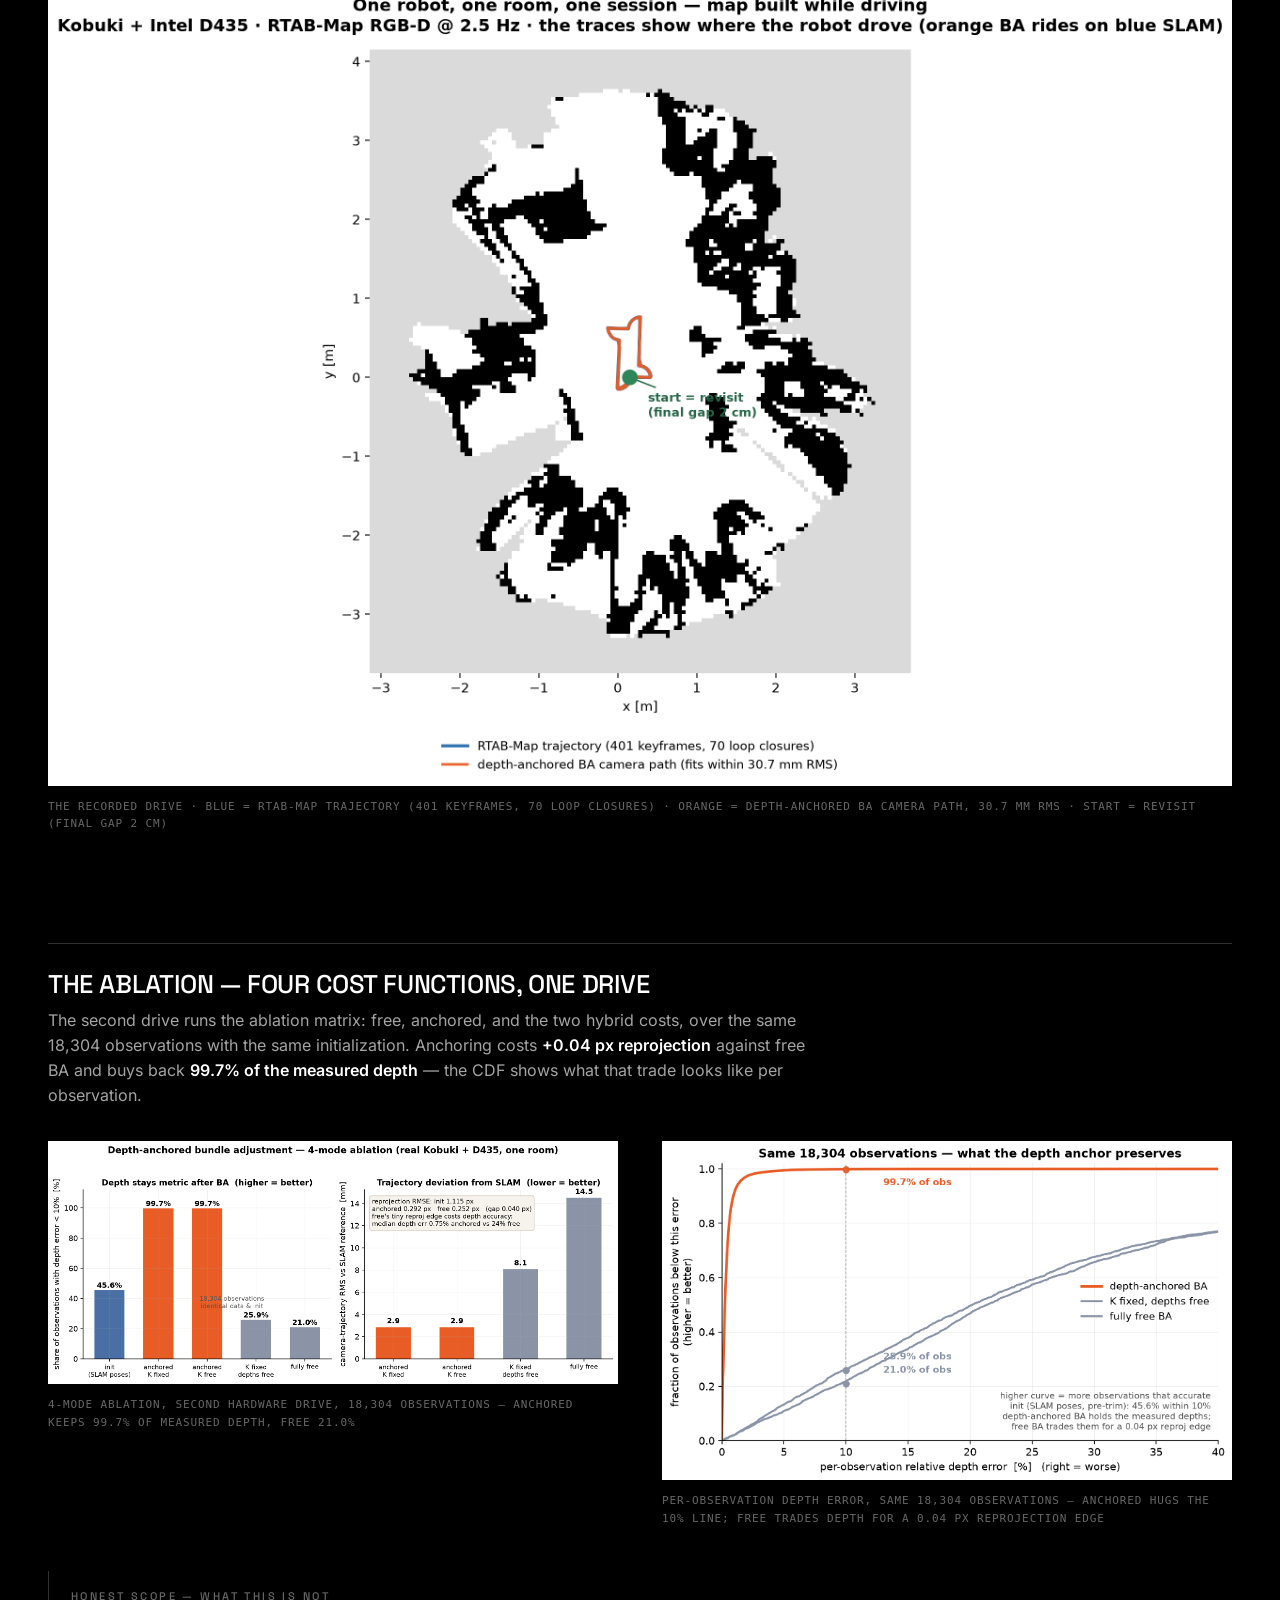
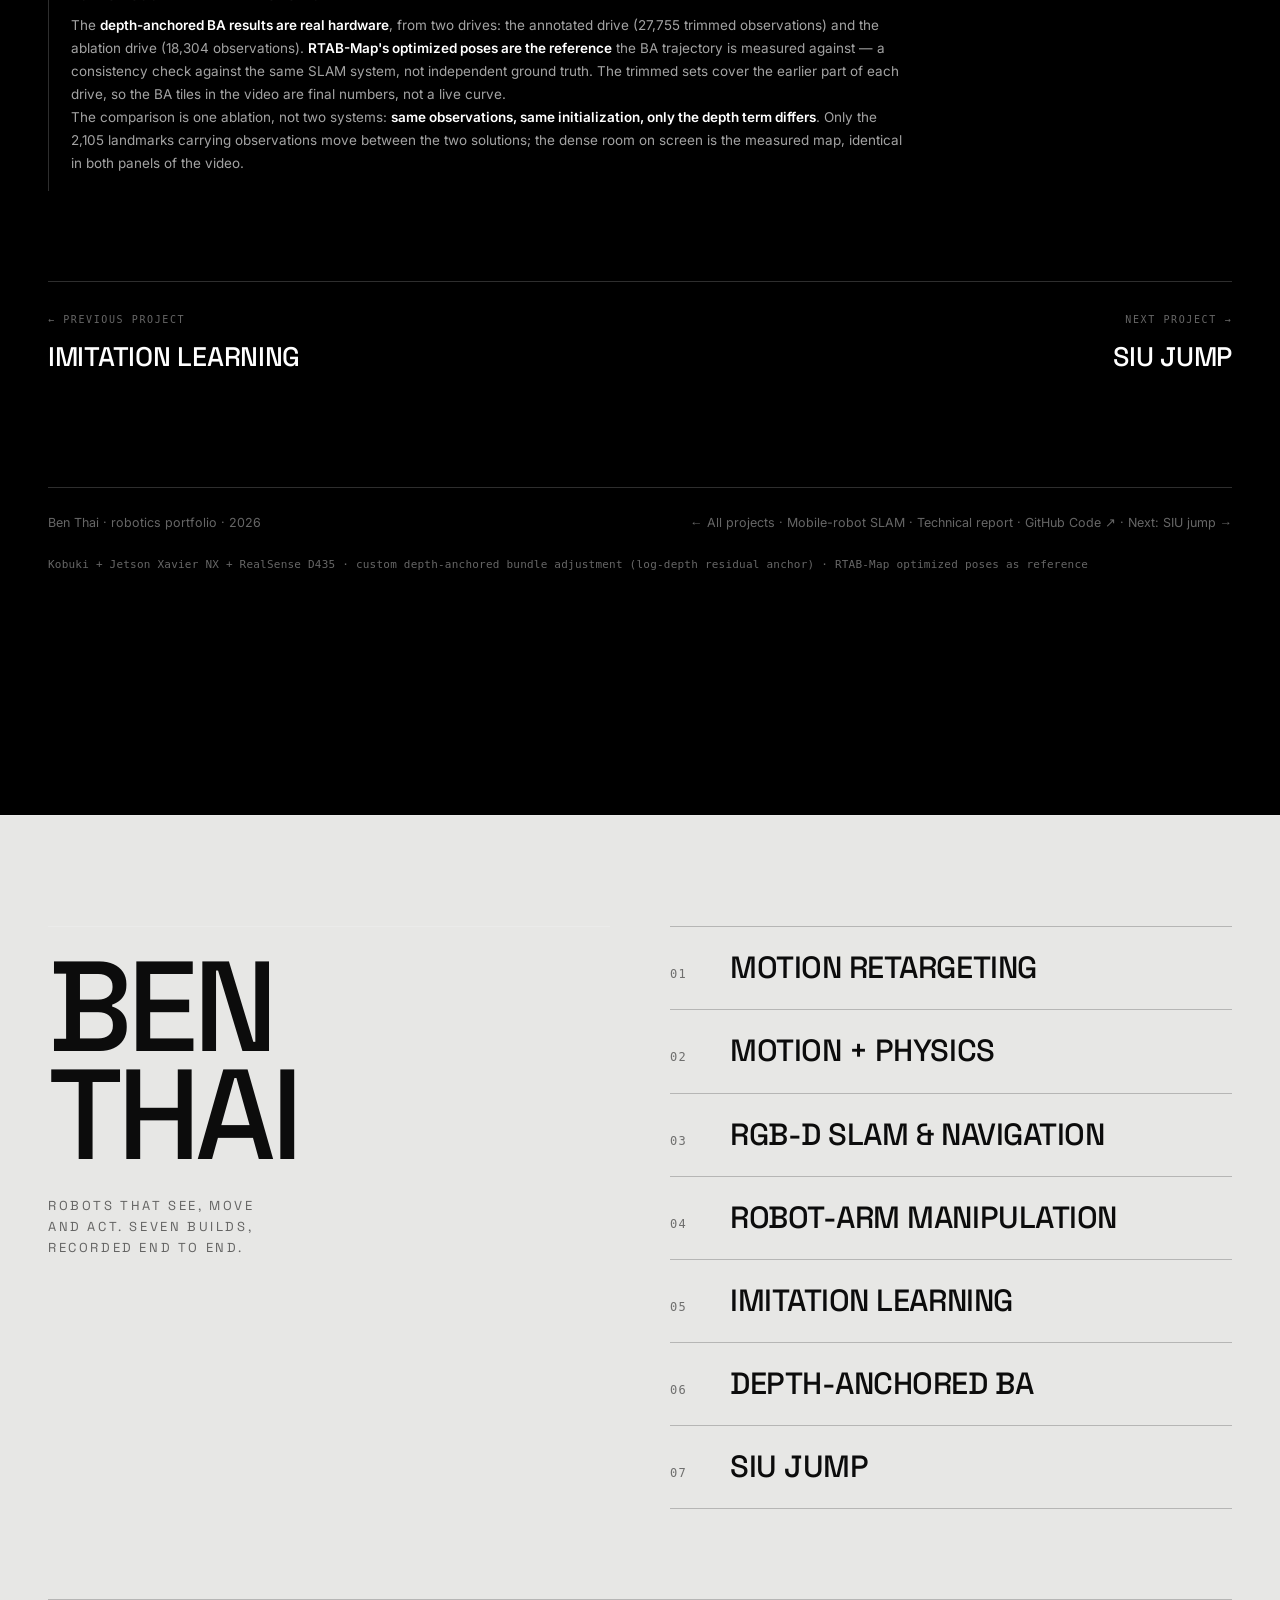
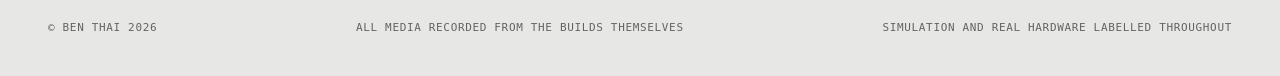
==== commit 92ab0a8c: "Add SIU jump as the seventh build and wire it through the site" ====
--- a/depth-anchor/index.html
+++ b/depth-anchor/index.html
@@ -24,7 +24,7 @@
     <a href="#procedure">Procedure</a>
     <a href="#ablation">Ablation</a>
     <a href="../reports/03-mobile-robot.html">Technical report</a>
-    <a href="../motion-retargeting/">Next →</a>
+    <a href="../siu-jump/">Next →</a>
   </div>
   <button class="nav__toggle" aria-label="Open menu" aria-expanded="false"><span></span></button>
 </nav>
@@ -34,7 +34,7 @@
   <a href="#procedure">Procedure</a>
   <a href="#ablation">Ablation</a>
   <a href="../reports/03-mobile-robot.html">Technical report</a>
-  <a href="../motion-retargeting/">Next project →</a>
+  <a href="../siu-jump/">Next project →</a>
 </div>
 
 <section class="hero hero--stage">
@@ -146,13 +146,13 @@
 
 <div class="pager">
   <a href="../imitation-learning/"><small>← Previous project</small>Imitation learning</a>
-  <a href="../motion-retargeting/"><small>Next project →</small>Motion retargeting</a>
+  <a href="../siu-jump/"><small>Next project →</small>SIU jump</a>
 </div>
 
 <footer>
   <div class="cols">
     <div>Ben Thai · robotics portfolio · 2026</div>
-    <div><a href="../">← All projects</a> · <a href="../mobile-robot/">Mobile-robot SLAM</a> · <a href="../reports/03-mobile-robot.html">Technical report</a> · <a href="https://github.com/BenThaii/mobile-robot-rgbd-slam">GitHub Code ↗</a> · <a href="../motion-retargeting/">Next: motion retargeting →</a></div>
+    <div><a href="../">← All projects</a> · <a href="../mobile-robot/">Mobile-robot SLAM</a> · <a href="../reports/03-mobile-robot.html">Technical report</a> · <a href="https://github.com/BenThaii/mobile-robot-rgbd-slam">GitHub Code ↗</a> · <a href="../siu-jump/">Next: SIU jump →</a></div>
   </div>
   <p class="fine">Kobuki + Jetson Xavier NX + RealSense D435 · custom depth-anchored bundle
   adjustment (log-depth residual anchor) · RTAB-Map optimized poses as reference</p>
@@ -164,7 +164,7 @@
   <div class="index__inner">
     <div>
       <h2 class="index__word">Ben<br>Thai</h2>
-      <p class="index__tag">Robots that see, move and act. Six builds, recorded end to end.</p>
+      <p class="index__tag">Robots that see, move and act. Seven builds, recorded end to end.</p>
     </div>
     <ol class="index__list">
       <li><a href="../motion-retargeting/"><span class="num">01</span> Motion retargeting</a></li>
@@ -173,6 +173,7 @@
       <li><a href="../robot-arm/"><span class="num">04</span> Robot-arm manipulation</a></li>
       <li><a href="../imitation-learning/"><span class="num">05</span> Imitation learning</a></li>
       <li><a href="../depth-anchor/"><span class="num">06</span> Depth-anchored BA</a></li>
+      <li><a href="../siu-jump/"><span class="num">07</span> SIU jump</a></li>
     </ol>
   </div>
   <div class="index__foot">
